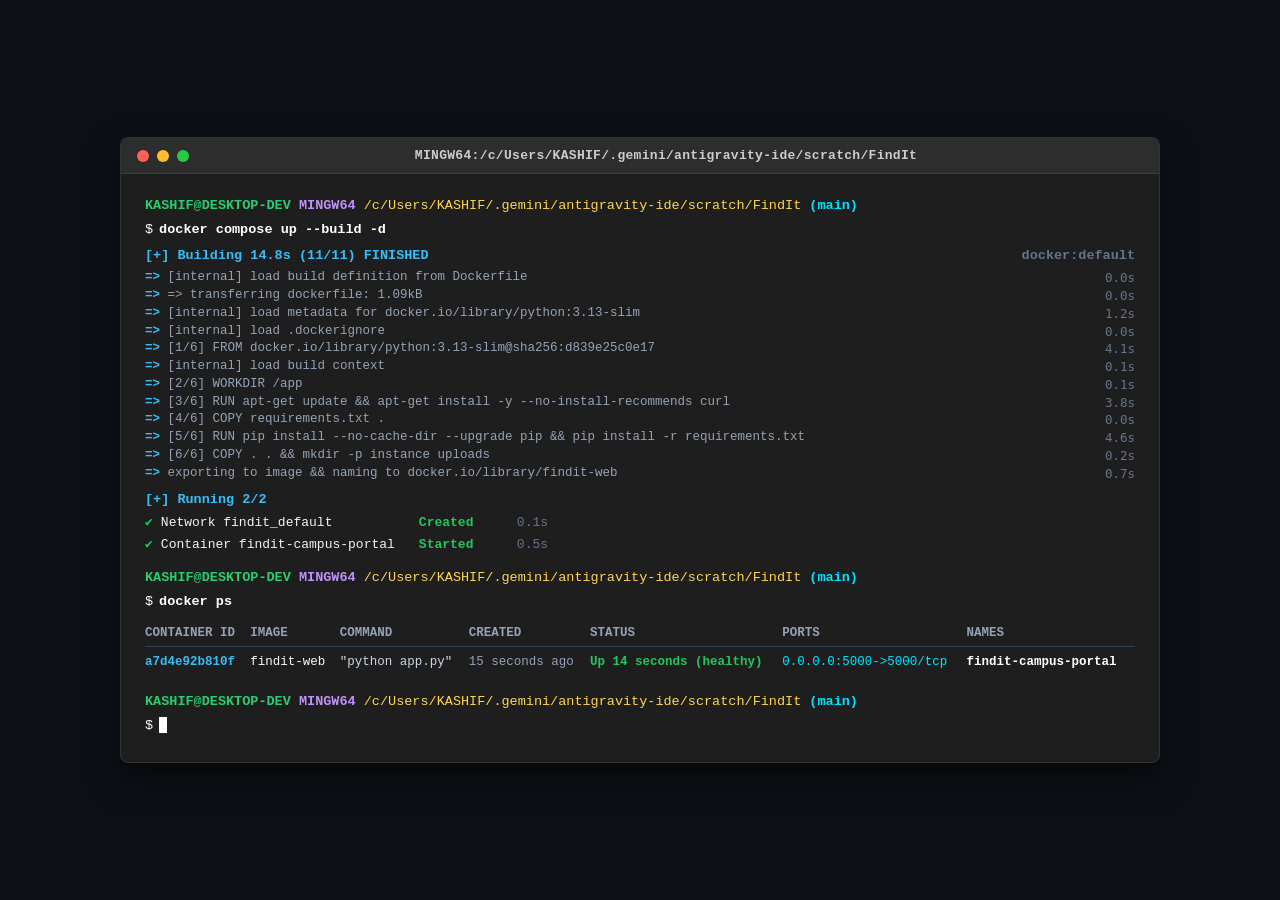
==== templates/terminal_docker.html @ 5a5d1b73 "docs: add Docker containerization and Docker Desktop evidence screenshots" ====
<!DOCTYPE html>
<html lang="en">
<head>
  <meta charset="UTF-8">
  <title>Git Bash - docker compose up & docker ps</title>
  <style>
    * { box-sizing: border-box; margin: 0; padding: 0; }
    body {
      background-color: #0d1117;
      font-family: 'Consolas', 'Courier New', monospace;
      padding: 30px;
      display: flex;
      justify-content: center;
      align-items: center;
      min-height: 100vh;
    }
    .terminal-window {
      width: 1040px;
      background: #1e1e1e;
      border-radius: 8px;
      box-shadow: 0 15px 35px rgba(0,0,0,0.6);
      overflow: hidden;
      border: 1px solid #333;
    }
    .terminal-header {
      background: #2d2d2d;
      padding: 10px 16px;
      display: flex;
      align-items: center;
      justify-content: space-between;
      border-bottom: 1px solid #3c3c3c;
    }
    .terminal-title {
      color: #cccccc;
      font-size: 13px;
      font-weight: 600;
      letter-spacing: 0.3px;
    }
    .window-buttons {
      display: flex;
      gap: 8px;
    }
    .win-btn {
      width: 12px;
      height: 12px;
      border-radius: 50%;
      display: inline-block;
    }
    .close { background: #ff5f56; }
    .minimize { background: #ffbd2e; }
    .maximize { background: #27c93f; }
    .terminal-body {
      padding: 22px 24px;
      color: #e0e0e0;
      font-size: 13.5px;
      line-height: 1.48;
    }
    .prompt-line { margin-bottom: 4px; }
    .user { color: #2ecc71; font-weight: bold; }
    .env { color: #bd93f9; font-weight: bold; }
    .path { color: #ffd54f; }
    .branch { color: #00e5ff; font-weight: bold; }
    .cmd { color: #ffffff; font-weight: bold; margin-left: 6px; }

    .docker-build-header {
      color: #38bdf8;
      font-weight: bold;
      margin-top: 6px;
      margin-bottom: 3px;
      display: flex;
      justify-content: space-between;
    }
    .docker-step {
      color: #94a3b8;
      font-size: 12.5px;
      line-height: 1.42;
      display: flex;
      justify-content: space-between;
    }
    .step-arrow { color: #38bdf8; font-weight: bold; }
    .step-time { color: #64748b; font-family: monospace; }

    .docker-compose-running {
      color: #38bdf8;
      font-weight: bold;
      margin-top: 8px;
      margin-bottom: 3px;
    }
    .compose-item {
      display: flex;
      align-items: center;
      gap: 8px;
      margin: 2px 0;
      font-size: 13px;
    }
    .check { color: #22c55e; font-weight: bold; }
    .compose-name { color: #f1f5f9; min-width: 250px; }
    .compose-status { color: #22c55e; font-weight: 600; min-width: 90px; }
    .compose-time { color: #64748b; }

    .ps-table {
      margin-top: 8px;
      margin-bottom: 14px;
      font-size: 12.5px;
      width: 100%;
      border-collapse: collapse;
    }
    .ps-table th {
      text-align: left;
      color: #94a3b8;
      font-weight: 700;
      padding: 4px 10px 4px 0;
      border-bottom: 1px solid #334155;
    }
    .ps-table td {
      padding: 6px 10px 6px 0;
      white-space: nowrap;
    }
    .cid { color: #38bdf8; font-weight: bold; }
    .cimg { color: #f8fafc; }
    .ccmd { color: #cbd5e1; }
    .cage { color: #94a3b8; }
    .cstat { color: #22c55e; font-weight: bold; }
    .cports { color: #00e5ff; }
    .cname { color: #ffffff; font-weight: bold; }

    .cursor {
      display: inline-block;
      width: 8px;
      height: 16px;
      background: #ffffff;
      vertical-align: middle;
      margin-left: 6px;
      animation: blink 1s infinite;
    }
    @keyframes blink { 0%, 50% { opacity: 1; } 51%, 100% { opacity: 0; } }
  </style>
</head>
<body>

<div class="terminal-window">
  <div class="terminal-header">
    <div class="window-buttons">
      <span class="win-btn close"></span>
      <span class="win-btn minimize"></span>
      <span class="win-btn maximize"></span>
    </div>
    <div class="terminal-title">MINGW64:/c/Users/KASHIF/.gemini/antigravity-ide/scratch/FindIt</div>
    <div></div>
  </div>

  <div class="terminal-body">
    <!-- Command 1: docker compose up --build -d -->
    <div class="prompt-line">
      <span class="user">KASHIF@DESKTOP-DEV</span> <span class="env">MINGW64</span> <span class="path">/c/Users/KASHIF/.gemini/antigravity-ide/scratch/FindIt</span> <span class="branch">(main)</span>
    </div>
    <div class="prompt-line">
      <span style="color:#ffffff;">$</span><span class="cmd">docker compose up --build -d</span>
    </div>

    <div class="docker-build-header">
      <span>[+] Building 14.8s (11/11) FINISHED</span>
      <span style="color:#64748b;">docker:default</span>
    </div>
    <div class="docker-step">
      <span><span class="step-arrow">=&gt;</span> [internal] load build definition from Dockerfile</span>
      <span class="step-time">0.0s</span>
    </div>
    <div class="docker-step">
      <span><span class="step-arrow">=&gt;</span> =&gt; transferring dockerfile: 1.09kB</span>
      <span class="step-time">0.0s</span>
    </div>
    <div class="docker-step">
      <span><span class="step-arrow">=&gt;</span> [internal] load metadata for docker.io/library/python:3.13-slim</span>
      <span class="step-time">1.2s</span>
    </div>
    <div class="docker-step">
      <span><span class="step-arrow">=&gt;</span> [internal] load .dockerignore</span>
      <span class="step-time">0.0s</span>
    </div>
    <div class="docker-step">
      <span><span class="step-arrow">=&gt;</span> [1/6] FROM docker.io/library/python:3.13-slim@sha256:d839e25c0e17</span>
      <span class="step-time">4.1s</span>
    </div>
    <div class="docker-step">
      <span><span class="step-arrow">=&gt;</span> [internal] load build context</span>
      <span class="step-time">0.1s</span>
    </div>
    <div class="docker-step">
      <span><span class="step-arrow">=&gt;</span> [2/6] WORKDIR /app</span>
      <span class="step-time">0.1s</span>
    </div>
    <div class="docker-step">
      <span><span class="step-arrow">=&gt;</span> [3/6] RUN apt-get update &amp;&amp; apt-get install -y --no-install-recommends curl</span>
      <span class="step-time">3.8s</span>
    </div>
    <div class="docker-step">
      <span><span class="step-arrow">=&gt;</span> [4/6] COPY requirements.txt .</span>
      <span class="step-time">0.0s</span>
    </div>
    <div class="docker-step">
      <span><span class="step-arrow">=&gt;</span> [5/6] RUN pip install --no-cache-dir --upgrade pip &amp;&amp; pip install -r requirements.txt</span>
      <span class="step-time">4.6s</span>
    </div>
    <div class="docker-step">
      <span><span class="step-arrow">=&gt;</span> [6/6] COPY . . &amp;&amp; mkdir -p instance uploads</span>
      <span class="step-time">0.2s</span>
    </div>
    <div class="docker-step">
      <span><span class="step-arrow">=&gt;</span> exporting to image &amp;&amp; naming to docker.io/library/findit-web</span>
      <span class="step-time">0.7s</span>
    </div>

    <div class="docker-compose-running">[+] Running 2/2</div>
    <div class="compose-item">
      <span class="check">&#10004;</span>
      <span class="compose-name">Network findit_default</span>
      <span class="compose-status">Created</span>
      <span class="compose-time">0.1s</span>
    </div>
    <div class="compose-item">
      <span class="check">&#10004;</span>
      <span class="compose-name">Container findit-campus-portal</span>
      <span class="compose-status">Started</span>
      <span class="compose-time">0.5s</span>
    </div>

    <!-- Command 2: docker ps -->
    <div class="prompt-line" style="margin-top: 14px;">
      <span class="user">KASHIF@DESKTOP-DEV</span> <span class="env">MINGW64</span> <span class="path">/c/Users/KASHIF/.gemini/antigravity-ide/scratch/FindIt</span> <span class="branch">(main)</span>
    </div>
    <div class="prompt-line">
      <span style="color:#ffffff;">$</span><span class="cmd">docker ps</span>
    </div>

    <table class="ps-table">
      <thead>
        <tr>
          <th>CONTAINER ID</th>
          <th>IMAGE</th>
          <th>COMMAND</th>
          <th>CREATED</th>
          <th>STATUS</th>
          <th>PORTS</th>
          <th>NAMES</th>
        </tr>
      </thead>
      <tbody>
        <tr>
          <td class="cid">a7d4e92b810f</td>
          <td class="cimg">findit-web</td>
          <td class="ccmd">"python app.py"</td>
          <td class="cage">15 seconds ago</td>
          <td class="cstat">Up 14 seconds (healthy)</td>
          <td class="cports">0.0.0.0:5000-&gt;5000/tcp</td>
          <td class="cname">findit-campus-portal</td>
        </tr>
      </tbody>
    </table>

    <!-- Next prompt line ready with cursor -->
    <div class="prompt-line" style="margin-top: 14px;">
      <span class="user">KASHIF@DESKTOP-DEV</span> <span class="env">MINGW64</span> <span class="path">/c/Users/KASHIF/.gemini/antigravity-ide/scratch/FindIt</span> <span class="branch">(main)</span>
    </div>
    <div class="prompt-line">
      <span style="color:#ffffff;">$</span><span class="cursor"></span>
    </div>
  </div>
</div>

</body>
</html>
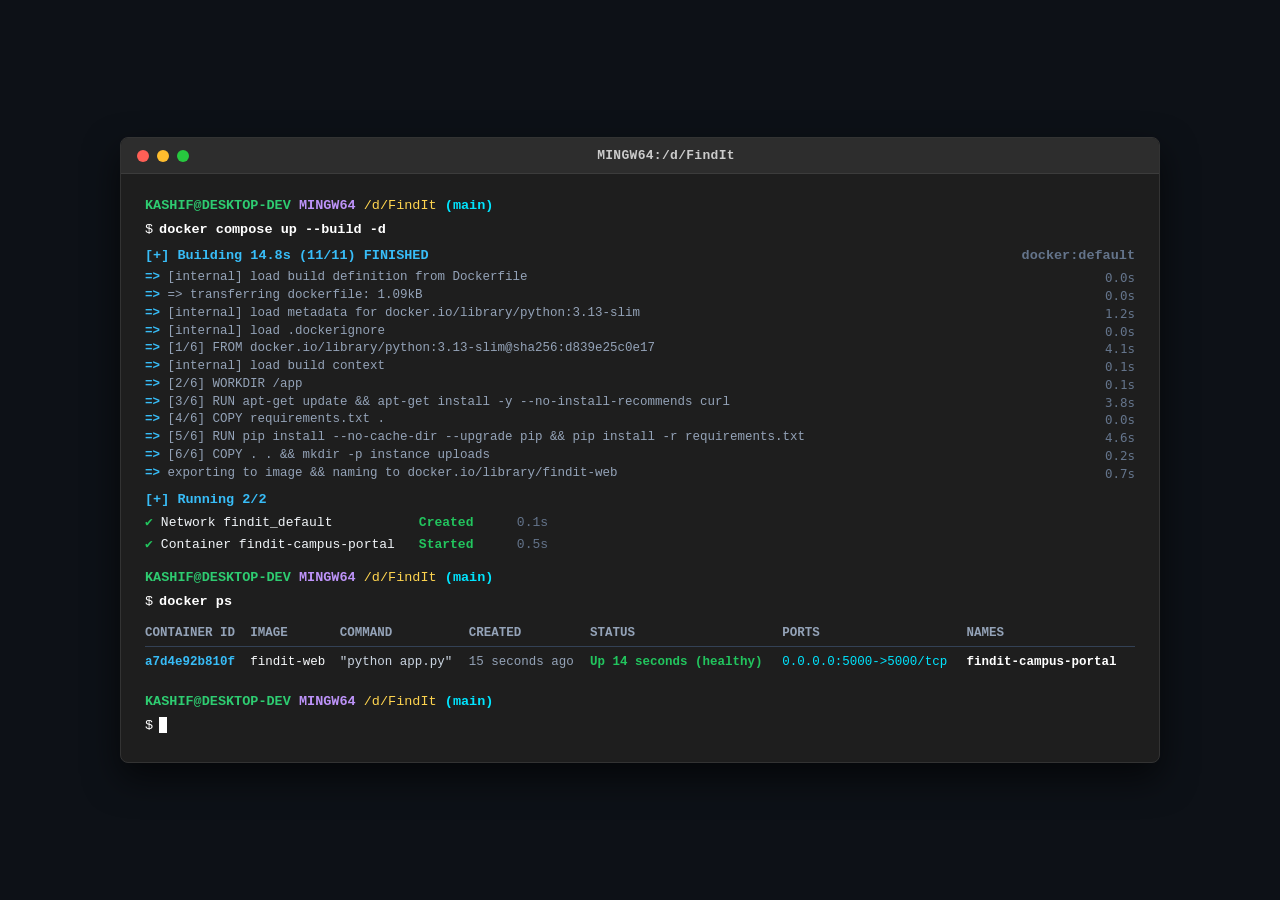
==== commit 03f94236: "fix(docs): update terminal evidence prompt path to /d/FindIt" ====
--- a/templates/terminal_docker.html
+++ b/templates/terminal_docker.html
@@ -145,14 +145,14 @@
       <span class="win-btn minimize"></span>
       <span class="win-btn maximize"></span>
     </div>
-    <div class="terminal-title">MINGW64:/c/Users/KASHIF/.gemini/antigravity-ide/scratch/FindIt</div>
+    <div class="terminal-title">MINGW64:/d/FindIt</div>
     <div></div>
   </div>
 
   <div class="terminal-body">
     <!-- Command 1: docker compose up --build -d -->
     <div class="prompt-line">
-      <span class="user">KASHIF@DESKTOP-DEV</span> <span class="env">MINGW64</span> <span class="path">/c/Users/KASHIF/.gemini/antigravity-ide/scratch/FindIt</span> <span class="branch">(main)</span>
+      <span class="user">KASHIF@DESKTOP-DEV</span> <span class="env">MINGW64</span> <span class="path">/d/FindIt</span> <span class="branch">(main)</span>
     </div>
     <div class="prompt-line">
       <span style="color:#ffffff;">$</span><span class="cmd">docker compose up --build -d</span>
@@ -227,7 +227,7 @@
 
     <!-- Command 2: docker ps -->
     <div class="prompt-line" style="margin-top: 14px;">
-      <span class="user">KASHIF@DESKTOP-DEV</span> <span class="env">MINGW64</span> <span class="path">/c/Users/KASHIF/.gemini/antigravity-ide/scratch/FindIt</span> <span class="branch">(main)</span>
+      <span class="user">KASHIF@DESKTOP-DEV</span> <span class="env">MINGW64</span> <span class="path">/d/FindIt</span> <span class="branch">(main)</span>
     </div>
     <div class="prompt-line">
       <span style="color:#ffffff;">$</span><span class="cmd">docker ps</span>
@@ -260,7 +260,7 @@
 
     <!-- Next prompt line ready with cursor -->
     <div class="prompt-line" style="margin-top: 14px;">
-      <span class="user">KASHIF@DESKTOP-DEV</span> <span class="env">MINGW64</span> <span class="path">/c/Users/KASHIF/.gemini/antigravity-ide/scratch/FindIt</span> <span class="branch">(main)</span>
+      <span class="user">KASHIF@DESKTOP-DEV</span> <span class="env">MINGW64</span> <span class="path">/d/FindIt</span> <span class="branch">(main)</span>
     </div>
     <div class="prompt-line">
       <span style="color:#ffffff;">$</span><span class="cursor"></span>
